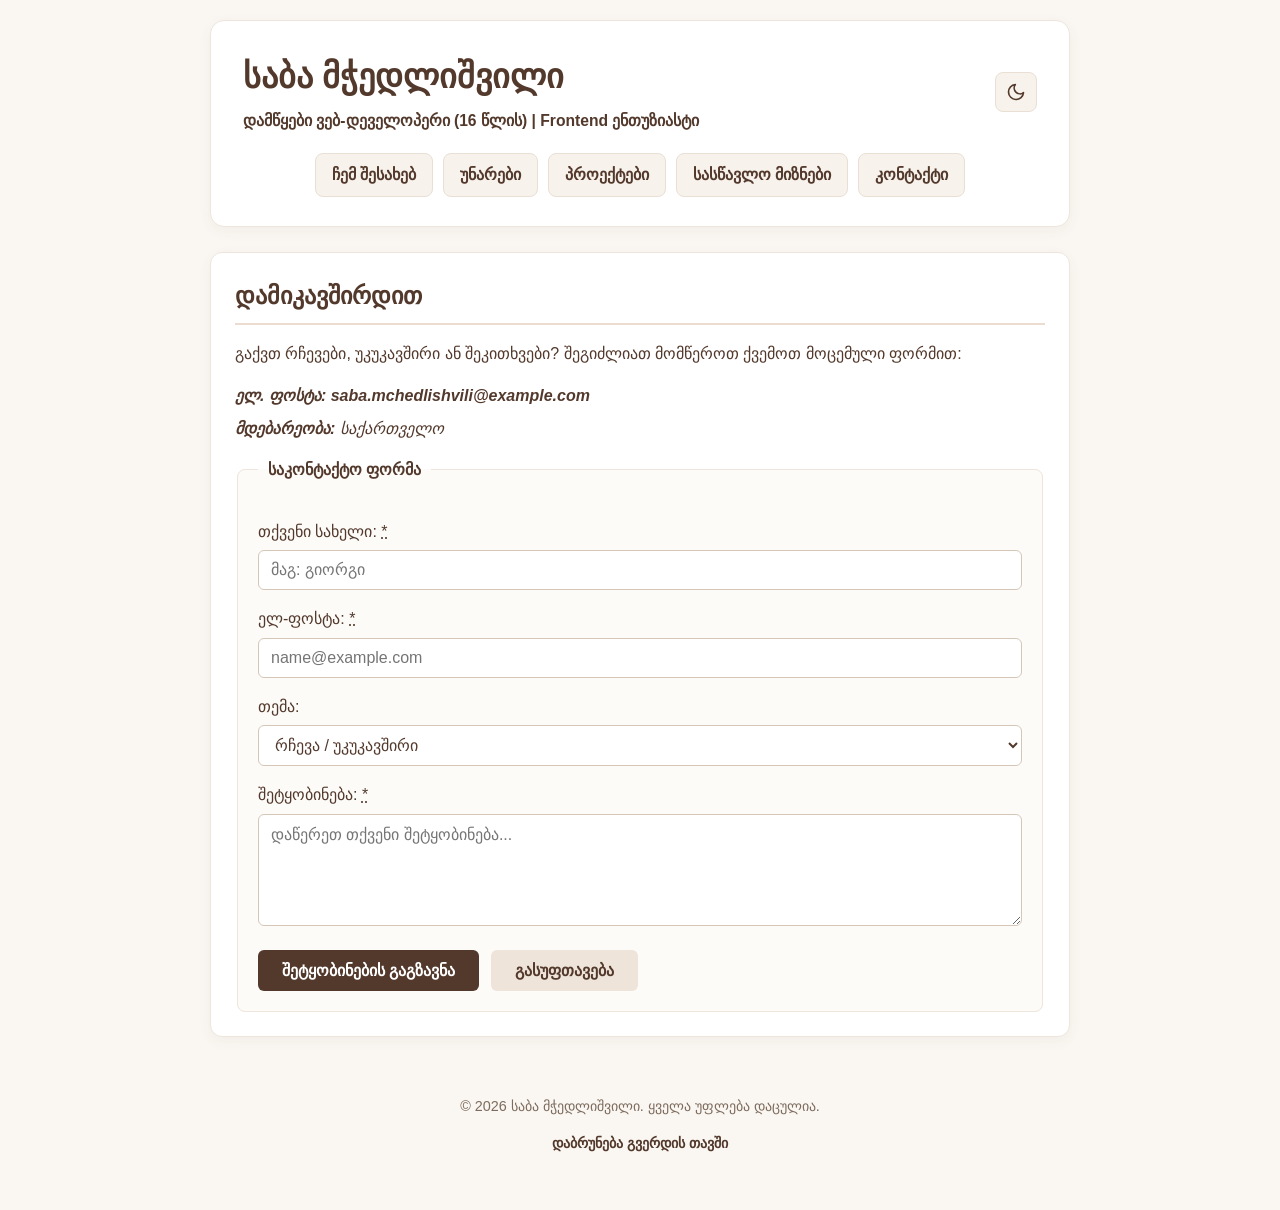
==== contact.html @ 8aaa159c "Add files via upload" ====
<!DOCTYPE html>
<html lang="ka">
<head>
    <meta charset="UTF-8">
    <meta name="viewport" content="width=device-width, initial-scale=1.0">
    <meta name="description" content="დაუკავშირდით საბა მჭედლიშვილს - საკონტაქტო ფორმა">
    <title>კონტაქტი | საბა მჭედლიშვილი</title>
    <!-- დაკავშირებული CSS სტილები და JavaScript ფაილი -->
    <link rel="stylesheet" href="style.css">
    <script src="script.js" defer></script>
</head>
<body>

    <!-- საიტის მთავარი ჰედერი და ნავიგაცია -->
    <header id="header">
        <div class="header-top">
            <div class="header-titles">
                <h1><a href="index.html" class="brand-link">საბა მჭედლიშვილი</a></h1>
                <p class="subtitle"><strong>დამწყები ვებ-დეველოპერი (16 წლის) | Frontend ენთუზიასტი</strong></p>
            </div>
            
            <!-- ჰედერის მართვის ღილაკები: თემის გადამრთველი და ბურგერ მენიუ -->
            <div class="header-controls">
                <!-- Light / Dark თემის გადასართველი ღილაკი -->
                <button id="theme-toggle" class="theme-toggle-btn" type="button" aria-label="თემის შეცვლა (Light / Dark)" title="თემის შეცვლა">
                    <span class="theme-icon sun-icon" aria-hidden="true">
                        <svg width="20" height="20" viewBox="0 0 24 24" fill="none" stroke="currentColor" stroke-width="2" stroke-linecap="round" stroke-linejoin="round">
                            <circle cx="12" cy="12" r="5"></circle>
                            <line x1="12" y1="1" x2="12" y2="3"></line>
                            <line x1="12" y1="21" x2="12" y2="23"></line>
                            <line x1="4.22" y1="4.22" x2="5.64" y2="5.64"></line>
                            <line x1="18.36" y1="18.36" x2="19.78" y2="19.78"></line>
                            <line x1="1" y1="12" x2="3" y2="12"></line>
                            <line x1="21" y1="12" x2="23" y2="12"></line>
                            <line x1="4.22" y1="19.78" x2="5.64" y2="18.36"></line>
                            <line x1="18.36" y1="5.64" x2="19.78" y2="4.22"></line>
                        </svg>
                    </span>
                    <span class="theme-icon moon-icon" aria-hidden="true">
                        <svg width="20" height="20" viewBox="0 0 24 24" fill="none" stroke="currentColor" stroke-width="2" stroke-linecap="round" stroke-linejoin="round">
                            <path d="M21 12.79A9 9 0 1 1 11.21 3 7 7 0 0 0 21 12.79z"></path>
                        </svg>
                    </span>
                </button>

                <!-- ბურგერ მენიუს ღილაკი (მობილურის რეზოლუციაზე) -->
                <button class="burger-btn" id="burger-btn" type="button" aria-label="ნავიგაციის მენიუს გახსნა" aria-expanded="false" aria-controls="main-nav">
                    <span class="burger-line"></span>
                    <span class="burger-line"></span>
                    <span class="burger-line"></span>
                </button>
            </div>
        </div>

        <!-- მთავარი ნავიგაცია -->
        <nav id="main-nav" aria-label="მთავარი ნავიგაცია">
            <ul>
                <li><a href="index.html">ჩემ შესახებ</a></li>
                <li><a href="skills.html">უნარები</a></li>
                <li><a href="projects.html">პროექტები</a></li>
                <li><a href="goals.html">სასწავლო მიზნები</a></li>
                <li><a href="contact.html" class="active" aria-current="page">კონტაქტი</a></li>
            </ul>
        </nav>
    </header>

    <!-- ძირითადი შიგთავსი: კონტაქტი -->
    <main>
        <section id="contact">
            <h2>დამიკავშირდით</h2>
            <p>გაქვთ რჩევები, უკუკავშირი ან შეკითხვები? შეგიძლიათ მომწეროთ ქვემოთ მოცემული ფორმით:</p>

            <address>
                <ul class="contact-info">
                    <li><strong>ელ. ფოსტა:</strong> <a href="mailto:saba.mchedlishvili@example.com">saba.mchedlishvili@example.com</a></li>
                    <li><strong>მდებარეობა:</strong> საქართველო</li>
                </ul>
            </address>

            <form action="#" method="post">
                <fieldset>
                    <legend><strong>საკონტაქტო ფორმა</strong></legend>
                    
                    <p>
                        <label for="full-name">თქვენი სახელი: <abbr title="სავალდებულო">*</abbr></label><br>
                        <input type="text" id="full-name" name="name" placeholder="მაგ: გიორგი" required>
                    </p>

                    <p>
                        <label for="email">ელ-ფოსტა: <abbr title="სავალდებულო">*</abbr></label><br>
                        <input type="email" id="email" name="email" placeholder="name@example.com" required>
                    </p>

                    <p>
                        <label for="topic">თემა:</label><br>
                        <select id="topic" name="topic">
                            <option value="feedback">რჩევა / უკუკავშირი</option>
                            <option value="question">შეკითხვა</option>
                            <option value="other">სხვა</option>
                        </select>
                    </p>

                    <p>
                        <label for="message">შეტყობინება: <abbr title="სავალდებულო">*</abbr></label><br>
                        <textarea id="message" name="message" rows="5" cols="40" placeholder="დაწერეთ თქვენი შეტყობინება..." required></textarea>
                    </p>

                    <div class="form-actions">
                        <button type="submit">შეტყობინების გაგზავნა</button>
                        <button type="reset">გასუფთავება</button>
                    </div>
                </fieldset>
            </form>
        </section>
    </main>

    <!-- საიტის ფუტერი -->
    <footer id="footer">
        <p>&copy; 2026 საბა მჭედლიშვილი. ყველა უფლება დაცულია.</p>
        <p><a href="#header">დაბრუნება გვერდის თავში</a></p>
    </footer>

</body>
</html>
---- style.css ----
/* ==========================================================================
   საბა მჭედლიშვილის პორტფოლიო - CSS სტილები და რესფონსიული დიზაინი
   დიზაინი: Light / Dark თემების სრული მხარდაჭერა
   ყავისფერი (#53392c / #c4956d) და თეთრი/შავი პალიტრა
   ========================================================================== */

/* ==========================================================================
   0. CSS ცვლადები (Custom Properties) - Light და Dark თემები
   ========================================================================== */
:root {
    /* Light Theme (ნაგულისხმევი) */
    --bg-color: #faf7f2;
    --card-bg: #ffffff;
    --card-border: #eee5dc;
    --text-primary: #53392c;
    --text-secondary: #7d6b5e;
    --heading-color: #53392c;
    --accent-color: #53392c;
    --accent-hover: #3d281e;
    --btn-text: #ffffff;
    --btn-secondary-bg: #eee4d9;
    --btn-secondary-text: #53392c;
    --btn-secondary-hover: #dfd2c4;
    --nav-bg: #f7f2ec;
    --nav-border: #eadfd4;
    --nav-text: #53392c;
    --card-shadow: 0 4px 14px rgba(83, 57, 44, 0.05);
    --border-accent: #ecdcd0;
    --item-bg: #fbf8f4;
    --item-border: #ece2d7;
    --input-bg: #ffffff;
    --input-border: #d5c6b7;
    --input-focus-shadow: rgba(83, 57, 44, 0.15);
    --progress-bg: #eadecf;
    --progress-bar: #53392c;
    --table-th-bg: #f5ede4;
    --table-border: #eee5dc;
    --table-hover: #faf5ee;
    --blockquote-bg: #faf6f1;
    --fieldset-bg: #fdfbf8;
}

/* Dark Theme */
[data-theme="dark"], body.dark-theme {
    --bg-color: #171412;
    --card-bg: #231f1c;
    --card-border: #38312b;
    --text-primary: #f5eee8;
    --text-secondary: #b8a89a;
    --heading-color: #f5eee8;
    --accent-color: #c4956d;
    --accent-hover: #d9aa82;
    --btn-text: #171412;
    --btn-secondary-bg: #332c26;
    --btn-secondary-text: #f5eee8;
    --btn-secondary-hover: #423932;
    --nav-bg: #2c2621;
    --nav-border: #423a33;
    --nav-text: #f5eee8;
    --card-shadow: 0 4px 16px rgba(0, 0, 0, 0.45);
    --border-accent: #3d352d;
    --item-bg: #1c1815;
    --item-border: #38312b;
    --input-bg: #1a1614;
    --input-border: #4a4037;
    --input-focus-shadow: rgba(196, 149, 109, 0.25);
    --progress-bg: #362e27;
    --progress-bar: #c4956d;
    --table-th-bg: #2c2520;
    --table-border: #3d352d;
    --table-hover: #29231e;
    --blockquote-bg: #1e1a17;
    --fieldset-bg: #1c1815;
}

/* 
  1. გლობალური პარამეტრები და Box-Sizing:
*/
*, *::before, *::after {
    box-sizing: border-box;
}

html {
    scroll-behavior: smooth;
}

/* 
  2. ძირითადი გვერდის პარამეტრები (Body):
*/
body {
    background-color: var(--bg-color);
    color: var(--text-primary);
    font-family: 'Segoe UI', Tahoma, Geneva, Verdana, sans-serif;
    line-height: 1.6;
    margin: 0;
    padding: 20px 0;
    overflow-x: hidden;
    transition: background-color 0.3s ease, color 0.3s ease;
}

/* 
  3. კონტეინერები (Header, Main, Footer):
*/
header, main, footer {
    width: 90%;
    max-width: 860px;
    margin: 0 auto;
}

/* 
  4. ჰედერი (Header):
*/
header {
    background-color: var(--card-bg);
    padding: 1.8rem 2rem;
    border-radius: 14px;
    border: 1px solid var(--card-border);
    box-shadow: var(--card-shadow);
    margin-bottom: 25px;
    position: relative;
    transition: background-color 0.3s ease, border-color 0.3s ease, box-shadow 0.3s ease;
}

.header-top {
    display: flex;
    justify-content: space-between;
    align-items: center;
    gap: 16px;
    text-align: left;
}

.header-titles {
    flex: 1;
    min-width: 0;
}

/* სათაურების სტილები */
h1 {
    color: var(--heading-color);
    font-size: 2.1rem;
    margin-top: 0;
    margin-bottom: 0.3rem;
    transition: color 0.3s ease;
}

.brand-link {
    color: inherit;
    text-decoration: none;
    transition: opacity 0.2s;
}

.brand-link:hover {
    opacity: 0.85;
}

.subtitle {
    color: var(--text-secondary);
    margin: 0;
    font-size: 0.98rem;
    transition: color 0.3s ease;
}

.subtitle strong {
    color: var(--accent-color);
    transition: color 0.3s ease;
}

h2 {
    color: var(--heading-color);
    font-size: 1.5rem;
    border-bottom: 2px solid var(--border-accent);
    padding-bottom: 8px;
    margin-top: 0;
    margin-bottom: 1rem;
    transition: color 0.3s ease, border-color 0.3s ease;
}

h3 {
    color: var(--heading-color);
    font-size: 1.2rem;
    margin-top: 0;
    margin-bottom: 0.5rem;
    transition: color 0.3s ease;
}

hr {
    display: none;
}

/* 
  5. ჰედერის მართვის ღილაკები (Theme Toggle და Burger Menu):
*/
.header-controls {
    display: flex;
    align-items: center;
    gap: 10px;
    flex-shrink: 0;
}

/* Theme Toggle Button */
.theme-toggle-btn {
    display: inline-flex;
    align-items: center;
    justify-content: center;
    width: 42px;
    height: 40px;
    background-color: var(--nav-bg);
    border: 1px solid var(--nav-border);
    border-radius: 8px;
    color: var(--text-primary);
    cursor: pointer;
    transition: background-color 0.25s ease, border-color 0.25s ease, transform 0.15s ease, color 0.25s ease;
    padding: 0;
    flex-shrink: 0;
}

.theme-toggle-btn:hover {
    background-color: var(--btn-secondary-hover);
    transform: scale(1.05);
}

.theme-toggle-btn:active {
    transform: scale(0.95);
}

.theme-toggle-btn:focus-visible {
    outline: 2px solid var(--accent-color);
    outline-offset: 2px;
}

.theme-icon {
    display: inline-flex;
    align-items: center;
    justify-content: center;
    transition: transform 0.3s ease;
}

/* Light რეჟიმში ჩანს მთვარე */
.sun-icon {
    display: none;
}
.moon-icon {
    display: inline-flex;
}

/* Dark რეჟიმში ჩანს მზე */
[data-theme="dark"] .sun-icon,
body.dark-theme .sun-icon {
    display: inline-flex;
    color: #f5c542;
}

[data-theme="dark"] .moon-icon,
body.dark-theme .moon-icon {
    display: none;
}

/* 
  6. ბურგერ მენიუს ღილაკი:
*/
.burger-btn {
    display: none;
    flex-direction: column;
    justify-content: space-between;
    width: 44px;
    height: 40px;
    padding: 9px 8px;
    background-color: var(--nav-bg);
    border: 1px solid var(--nav-border);
    border-radius: 8px;
    cursor: pointer;
    flex-shrink: 0;
    transition: background-color 0.2s ease, border-color 0.2s ease;
    user-select: none;
}

.burger-btn:hover {
    background-color: var(--btn-secondary-hover);
}

.burger-btn:focus-visible {
    outline: 2px solid var(--accent-color);
    outline-offset: 2px;
}

.burger-line {
    display: block;
    width: 100%;
    height: 3px;
    background-color: var(--text-primary);
    border-radius: 3px;
    transition: transform 0.3s cubic-bezier(0.4, 0, 0.2, 1), 
                opacity 0.2s ease, 
                background-color 0.3s ease;
    transform-origin: center;
}

/* ბურგერ ხაზების ანიმაცია X-ად */
.burger-btn.is-active .burger-line:nth-child(1) {
    transform: translateY(8px) rotate(45deg);
    background-color: var(--accent-color);
}

.burger-btn.is-active .burger-line:nth-child(2) {
    opacity: 0;
    transform: scaleX(0);
}

.burger-btn.is-active .burger-line:nth-child(3) {
    transform: translateY(-8px) rotate(-45deg);
    background-color: var(--accent-color);
}

/* 
  7. ნავიგაცია (Navigation):
*/
nav {
    display: block;
}

nav ul {
    list-style: none;
    padding: 0;
    margin: 20px 0 0 0;
    display: flex;
    flex-wrap: wrap;
    justify-content: center;
    gap: 10px;
}

nav a {
    display: inline-block;
    color: var(--nav-text);
    text-decoration: none;
    background-color: var(--nav-bg);
    border: 1px solid var(--nav-border);
    padding: 8px 16px;
    border-radius: 8px;
    font-weight: 600;
    transition: all 0.2s ease;
    cursor: pointer;
}

nav a:hover, nav a:focus-visible {
    background-color: var(--accent-color);
    color: var(--btn-text);
    border-color: var(--accent-color);
    outline: none;
}

/* აქტიური ღილაკის სტილი */
nav a.active {
    background-color: var(--accent-color);
    color: var(--btn-text);
    border-color: var(--accent-color);
    box-shadow: 0 2px 6px rgba(0, 0, 0, 0.2);
}

/* 
  8. სექციები (Sections):
*/
section {
    background-color: var(--card-bg);
    padding: 24px;
    margin-bottom: 24px;
    border-radius: 12px;
    border: 1px solid var(--card-border);
    box-shadow: var(--card-shadow);
    scroll-margin-top: 20px;
    transition: background-color 0.3s ease, border-color 0.3s ease, box-shadow 0.3s ease;
}

figure {
    text-align: center;
    margin: 20px 0;
}

figure img {
    width: 180px;
    height: 180px;
    max-width: 100%;
    border-radius: 50%;
    border: 4px solid var(--card-border);
    object-fit: cover;
    box-shadow: 0 4px 12px rgba(0, 0, 0, 0.12);
    transition: border-color 0.3s ease;
}

figcaption {
    color: var(--text-secondary);
    font-size: 0.9rem;
    margin-top: 8px;
    transition: color 0.3s ease;
}

blockquote {
    background-color: var(--blockquote-bg);
    border-left: 4px solid var(--accent-color);
    margin: 15px 0;
    padding: 12px 20px;
    font-style: italic;
    color: var(--text-primary);
    border-radius: 0 8px 8px 0;
    transition: background-color 0.3s ease, color 0.3s ease, border-color 0.3s ease;
}

/* 
  9. უნარები (Skills):
*/
.skills-list {
    list-style: none;
    padding: 0;
    margin: 0 0 20px 0;
    display: flex;
    flex-direction: column;
    gap: 14px;
}

.skills-list li {
    background-color: var(--item-bg);
    border: 1px solid var(--item-border);
    border-radius: 8px;
    padding: 14px 16px;
    display: flex;
    flex-direction: column;
    gap: 6px;
    transition: background-color 0.3s ease, border-color 0.3s ease;
}

.skill-title {
    color: var(--heading-color);
    font-size: 1rem;
    transition: color 0.3s ease;
}

.skills-list progress {
    width: 100%;
    height: 16px;
    border-radius: 8px;
    overflow: hidden;
    border: none;
    background-color: var(--progress-bg);
}

.skills-list progress::-webkit-progress-bar {
    background-color: var(--progress-bg);
}

.skills-list progress::-webkit-progress-value {
    background-color: var(--progress-bar);
}

.skills-list progress::-moz-progress-bar {
    background-color: var(--progress-bar);
}

.skill-desc {
    font-size: 0.88rem;
    color: var(--text-secondary);
    transition: color 0.3s ease;
}

details {
    background-color: var(--item-bg);
    border: 1px solid var(--item-border);
    border-radius: 8px;
    padding: 12px 16px;
    transition: background-color 0.3s ease, border-color 0.3s ease;
}

details summary {
    cursor: pointer;
    font-weight: 600;
    color: var(--accent-color);
    transition: color 0.3s ease;
}

details ul {
    margin: 10px 0 0 20px;
    padding: 0;
}

details li {
    margin-bottom: 6px;
    color: var(--text-primary);
}

/* პროექტების ბარათები (Article) */
article {
    background-color: var(--item-bg);
    border: 1px solid var(--item-border);
    border-left: 4px solid var(--accent-color);
    padding: 16px 20px;
    margin: 15px 0;
    border-radius: 0 8px 8px 0;
    transition: background-color 0.3s ease, border-color 0.3s ease;
}

article header p {
    margin: 0 0 8px 0;
    color: var(--text-secondary);
    font-size: 0.9rem;
    transition: color 0.3s ease;
}

/* 
  10. ცხრილი (Table):
*/
.table-container {
    width: 100%;
    overflow-x: auto;
    -webkit-overflow-scrolling: touch;
    margin-top: 15px;
    border-radius: 8px;
    border: 1px solid var(--item-border);
}

table {
    width: 100%;
    min-width: 500px;
    border-collapse: collapse;
    background-color: var(--card-bg);
    transition: background-color 0.3s ease;
}

caption {
    padding: 10px;
    font-size: 1.05rem;
    color: var(--heading-color);
    caption-side: top;
    text-align: left;
    transition: color 0.3s ease;
}

th, td {
    padding: 12px 14px;
    text-align: left;
    border-bottom: 1px solid var(--table-border);
    font-size: 0.95rem;
    transition: border-color 0.3s ease, color 0.3s ease;
}

th {
    background-color: var(--table-th-bg);
    color: var(--heading-color);
    font-weight: 600;
}

td {
    color: var(--text-primary);
}

tbody tr:hover {
    background-color: var(--table-hover);
}

/* 
  11. ფორმა და ღილაკები (Form & Inputs):
*/
.contact-info {
    list-style: none;
    padding: 0;
    margin: 15px 0;
}

.contact-info li {
    margin-bottom: 8px;
}

.contact-info a {
    color: var(--accent-color);
    text-decoration: none;
    word-break: break-all;
    font-weight: 600;
    transition: color 0.3s ease;
}

.contact-info a:hover {
    text-decoration: underline;
}

fieldset {
    border: 1px solid var(--card-border);
    border-radius: 8px;
    padding: 20px;
    background-color: var(--fieldset-bg);
    transition: background-color 0.3s ease, border-color 0.3s ease;
}

legend {
    color: var(--accent-color);
    font-weight: bold;
    padding: 0 10px;
    transition: color 0.3s ease;
}

input, select, textarea {
    width: 100%;
    box-sizing: border-box;
    padding: 10px 12px;
    margin-top: 6px;
    border: 1px solid var(--input-border);
    border-radius: 6px;
    background-color: var(--input-bg);
    color: var(--text-primary);
    font-size: 1rem;
    font-family: inherit;
    transition: border-color 0.2s, box-shadow 0.2s, background-color 0.3s ease, color 0.3s ease;
}

input:focus, select:focus, textarea:focus {
    outline: none;
    border-color: var(--accent-color);
    box-shadow: 0 0 0 3px var(--input-focus-shadow);
}

textarea {
    resize: vertical;
    min-height: 100px;
}

.form-actions {
    display: flex;
    gap: 12px;
    flex-wrap: wrap;
    margin-top: 15px;
}

button {
    background-color: var(--accent-color);
    color: var(--btn-text);
    border: none;
    padding: 11px 24px;
    border-radius: 6px;
    font-size: 1rem;
    font-weight: 600;
    cursor: pointer;
    transition: background-color 0.2s, transform 0.1s, color 0.2s;
}

button:hover {
    background-color: var(--accent-hover);
}

button:active {
    transform: scale(0.98);
}

button[type="reset"] {
    background-color: var(--btn-secondary-bg);
    color: var(--btn-secondary-text);
}

button[type="reset"]:hover {
    background-color: var(--btn-secondary-hover);
}

/* 12. ფუტერი (Footer) */
footer {
    text-align: center;
    padding: 20px;
    color: var(--text-secondary);
    font-size: 0.9rem;
    transition: color 0.3s ease;
}

footer a {
    color: var(--accent-color);
    text-decoration: none;
    font-weight: 600;
    transition: color 0.3s ease;
}

footer a:hover {
    text-decoration: underline;
}

/* ==========================================================================
   13. რესფონსიული დიზაინი (Responsive Design / Media Queries):
   ========================================================================== */

@media screen and (max-width: 768px) {
    body {
        padding: 12px 0;
    }

    header, main, footer {
        width: 94%;
    }

    header {
        padding: 1.25rem 1rem;
        margin-bottom: 18px;
    }

    .header-top {
        display: flex;
        justify-content: space-between;
        align-items: center;
        text-align: left;
        gap: 12px;
    }

    .header-titles {
        flex: 1;
        min-width: 0;
    }

    h1 {
        font-size: 1.55rem;
        margin-bottom: 4px;
        word-break: break-word;
    }

    .subtitle {
        font-size: 0.88rem;
        line-height: 1.4;
    }

    /* ბურგერ ღილაკის გამოჩენა მობილურზე */
    .burger-btn {
        display: flex;
    }

    /* მობილური ნავიგაცია - ნაგულისხმევად დამალულია */
    #main-nav {
        display: none;
        margin-top: 15px;
        padding-top: 15px;
        border-top: 1px solid var(--border-accent);
    }

    /* JavaScript-ით მენიუს გამოჩენა (.is-open კლასით) */
    #main-nav.is-open {
        display: block;
        animation: slideDown 0.25s ease-out;
    }

    nav ul {
        flex-direction: column;
        gap: 8px;
        margin: 0;
        width: 100%;
    }

    nav a {
        display: block;
        width: 100%;
        text-align: center;
        padding: 12px 16px;
        font-size: 1rem;
    }

    section {
        padding: 18px 16px;
        margin-bottom: 18px;
    }

    h2 {
        font-size: 1.35rem;
    }

    figure img {
        width: 150px;
        height: 150px;
    }

    article {
        padding: 14px 16px;
    }
}

@media screen and (max-width: 480px) {
    body {
        padding: 8px 0;
    }

    header, main, footer {
        width: 95%;
    }

    header {
        padding: 1rem;
        border-radius: 10px;
    }

    h1 {
        font-size: 1.35rem;
    }

    .subtitle {
        font-size: 0.82rem;
    }

    .theme-toggle-btn {
        width: 38px;
        height: 38px;
    }

    .burger-btn {
        width: 38px;
        height: 38px;
        padding: 8px 7px;
    }

    section {
        padding: 14px 12px;
        border-radius: 10px;
        margin-bottom: 14px;
    }

    h2 {
        font-size: 1.2rem;
    }

    figure img {
        width: 130px;
        height: 130px;
    }

    fieldset {
        padding: 14px 10px;
    }

    .form-actions {
        flex-direction: column;
        gap: 10px;
    }

    .form-actions button {
        width: 100%;
        margin-right: 0;
        padding: 12px;
    }

    footer {
        padding: 15px 10px;
        font-size: 0.85rem;
    }
}

@keyframes slideDown {
    from {
        opacity: 0;
        transform: translateY(-8px);
    }
    to {
        opacity: 1;
        transform: translateY(0);
    }
}

/* სექციის ბოლოში არსებული 'ყველა სექციის ჩვენება' ღილაკი */
.section-footer-nav {
    margin-top: 25px;
    padding-top: 18px;
    border-top: 1px dashed var(--border-accent);
    text-align: center;
}

.btn-show-all {
    display: inline-flex;
    align-items: center;
    justify-content: center;
    gap: 8px;
    background-color: var(--btn-secondary-bg);
    color: var(--btn-secondary-text);
    border: 1px solid var(--card-border);
    padding: 10px 22px;
    border-radius: 8px;
    font-size: 0.95rem;
    font-weight: 600;
    cursor: pointer;
    transition: background-color 0.2s ease, color 0.2s ease, transform 0.1s ease;
}

.btn-show-all:hover {
    background-color: var(--accent-color);
    color: var(--btn-text);
    border-color: var(--accent-color);
    transform: translateY(-1px);
}

.btn-show-all:active {
    transform: translateY(0);
}

/* ==========================================================================
   14. თანამშრომლების სექცია (JSONPlaceholder API)
   ========================================================================== */
.employees-controls {
    display: flex;
    gap: 12px;
    margin-bottom: 20px;
    flex-wrap: wrap;
}

#employee-search {
    flex: 1;
    min-width: 220px;
    margin-top: 0;
}

.btn-primary-action {
    background-color: var(--accent-color);
    color: var(--btn-text);
    padding: 10px 18px;
    border-radius: 6px;
    font-size: 0.95rem;
    font-weight: 600;
    cursor: pointer;
    border: none;
    transition: background-color 0.2s, transform 0.1s;
    white-space: nowrap;
}

.btn-primary-action:hover {
    background-color: var(--accent-hover);
    transform: translateY(-1px);
}

.add-employee-card {
    background-color: var(--item-bg);
    border: 1px solid var(--item-border);
    border-left: 4px solid var(--accent-color);
    border-radius: 8px;
    padding: 20px;
    margin-bottom: 22px;
    animation: slideDown 0.25s ease-out;
}

.form-grid {
    display: grid;
    grid-template-columns: repeat(auto-fit, minmax(220px, 1fr));
    gap: 14px;
    margin-bottom: 15px;
}

.form-grid p {
    margin: 0;
}

.form-grid label {
    font-size: 0.88rem;
    font-weight: 600;
    color: var(--heading-color);
}

.btn-cancel {
    background-color: var(--btn-secondary-bg);
    color: var(--btn-secondary-text);
}

.employees-alert {
    padding: 12px 16px;
    border-radius: 8px;
    margin-bottom: 18px;
    font-size: 0.95rem;
    font-weight: 500;
    display: flex;
    align-items: center;
    gap: 8px;
    animation: slideDown 0.2s ease-out;
}

.employees-alert.success {
    background-color: #e8f5e9;
    color: #2e7d32;
    border: 1px solid #c8e6c9;
}

[data-theme="dark"] .employees-alert.success,
body.dark-theme .employees-alert.success {
    background-color: #1b3820;
    color: #a5d6a7;
    border-color: #2e7d32;
}

.employees-alert.info {
    background-color: #e3f2fd;
    color: #1565c0;
    border: 1px solid #bbdefb;
}

[data-theme="dark"] .employees-alert.info,
body.dark-theme .employees-alert.info {
    background-color: #1a2c3d;
    color: #90caf9;
    border-color: #1e4976;
}

.employees-loading {
    text-align: center;
    padding: 30px;
    color: var(--text-secondary);
}

.spinner {
    width: 36px;
    height: 36px;
    margin: 0 auto 12px;
    border: 3px solid var(--card-border);
    border-top-color: var(--accent-color);
    border-radius: 50%;
    animation: spin 0.8s linear infinite;
}

@keyframes spin {
    to { transform: rotate(360deg); }
}

.employees-grid {
    display: grid;
    grid-template-columns: repeat(auto-fill, minmax(260px, 1fr));
    gap: 16px;
    margin-top: 15px;
}

.employee-card {
    background-color: var(--item-bg);
    border: 1px solid var(--item-border);
    border-radius: 10px;
    padding: 16px;
    display: flex;
    flex-direction: column;
    justify-content: space-between;
    transition: transform 0.2s ease, box-shadow 0.2s ease, border-color 0.2s ease;
}

.employee-card:hover {
    transform: translateY(-3px);
    box-shadow: 0 6px 14px rgba(0, 0, 0, 0.08);
    border-color: var(--accent-color);
}

.employee-header {
    display: flex;
    align-items: center;
    gap: 12px;
    margin-bottom: 12px;
}

.employee-avatar {
    width: 44px;
    height: 44px;
    border-radius: 50%;
    background-color: var(--accent-color);
    color: var(--btn-text);
    display: flex;
    align-items: center;
    justify-content: center;
    font-weight: bold;
    font-size: 1.1rem;
    flex-shrink: 0;
}

.employee-title h3 {
    margin: 0;
    font-size: 1.05rem;
    line-height: 1.3;
}

.employee-username {
    font-size: 0.82rem;
    color: var(--text-secondary);
}

.employee-details {
    list-style: none;
    padding: 0;
    margin: 0 0 14px 0;
    font-size: 0.88rem;
    color: var(--text-secondary);
    display: flex;
    flex-direction: column;
    gap: 6px;
}

.employee-details li {
    display: flex;
    align-items: center;
    gap: 6px;
    word-break: break-all;
}

.employee-details a {
    color: var(--accent-color);
    text-decoration: none;
}

.employee-details a:hover {
    text-decoration: underline;
}

.employee-badge {
    display: inline-block;
    padding: 2px 8px;
    border-radius: 4px;
    background-color: var(--card-border);
    color: var(--text-primary);
    font-size: 0.78rem;
    font-weight: 600;
}

.employee-actions {
    display: flex;
    justify-content: flex-end;
    padding-top: 10px;
    border-top: 1px solid var(--card-border);
}

.btn-delete-emp {
    background-color: transparent;
    color: #c62828;
    border: 1px solid #ef9a9a;
    padding: 6px 12px;
    font-size: 0.82rem;
    border-radius: 6px;
    cursor: pointer;
    transition: all 0.2s;
}

[data-theme="dark"] .btn-delete-emp,
body.dark-theme .btn-delete-emp {
    color: #ef9a9a;
    border-color: #893333;
}

.btn-delete-emp:hover {
    background-color: #c62828;
    color: #ffffff;
    border-color: #c62828;
}
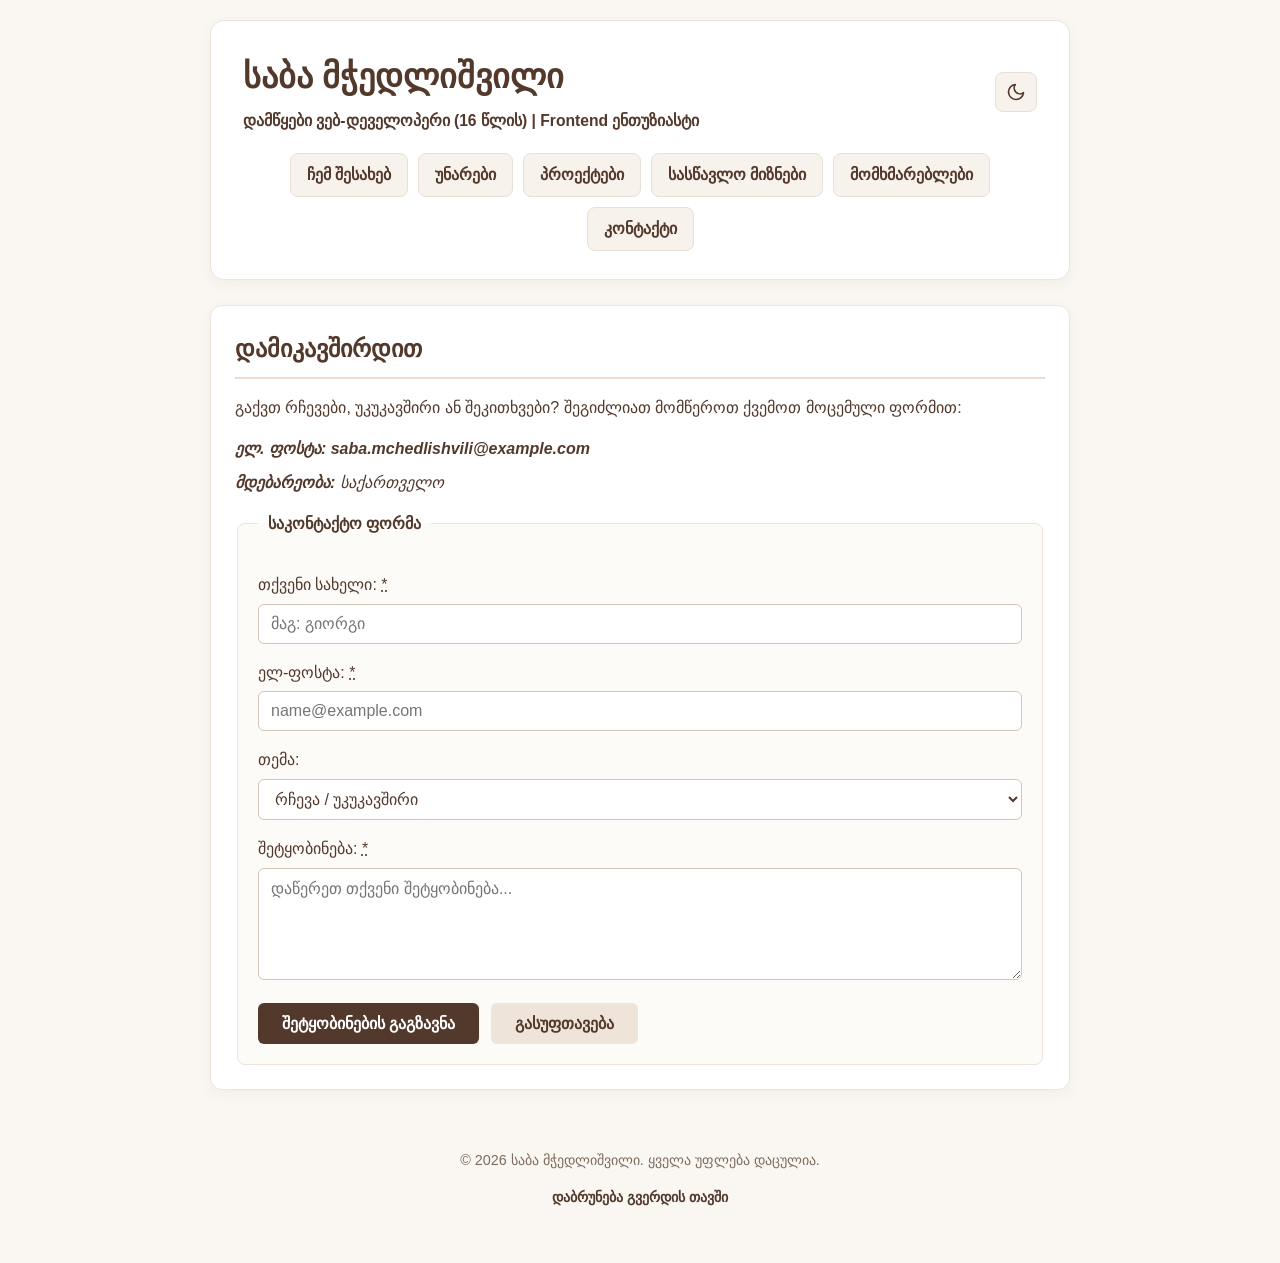
==== commit fe74015e: "Update contact.html" ====
--- a/contact.html
+++ b/contact.html
@@ -1,5 +1,6 @@
 <!DOCTYPE html>
 <html lang="ka">
+
 <head>
     <meta charset="UTF-8">
     <meta name="viewport" content="width=device-width, initial-scale=1.0">
@@ -9,6 +10,7 @@
     <link rel="stylesheet" href="style.css">
     <script src="script.js" defer></script>
 </head>
+
 <body>
 
     <!-- საიტის მთავარი ჰედერი და ნავიგაცია -->
@@ -18,13 +20,15 @@
                 <h1><a href="index.html" class="brand-link">საბა მჭედლიშვილი</a></h1>
                 <p class="subtitle"><strong>დამწყები ვებ-დეველოპერი (16 წლის) | Frontend ენთუზიასტი</strong></p>
             </div>
-            
+
             <!-- ჰედერის მართვის ღილაკები: თემის გადამრთველი და ბურგერ მენიუ -->
             <div class="header-controls">
                 <!-- Light / Dark თემის გადასართველი ღილაკი -->
-                <button id="theme-toggle" class="theme-toggle-btn" type="button" aria-label="თემის შეცვლა (Light / Dark)" title="თემის შეცვლა">
+                <button id="theme-toggle" class="theme-toggle-btn" type="button"
+                    aria-label="თემის შეცვლა (Light / Dark)" title="თემის შეცვლა">
                     <span class="theme-icon sun-icon" aria-hidden="true">
-                        <svg width="20" height="20" viewBox="0 0 24 24" fill="none" stroke="currentColor" stroke-width="2" stroke-linecap="round" stroke-linejoin="round">
+                        <svg width="20" height="20" viewBox="0 0 24 24" fill="none" stroke="currentColor"
+                            stroke-width="2" stroke-linecap="round" stroke-linejoin="round">
                             <circle cx="12" cy="12" r="5"></circle>
                             <line x1="12" y1="1" x2="12" y2="3"></line>
                             <line x1="12" y1="21" x2="12" y2="23"></line>
@@ -37,14 +41,16 @@
                         </svg>
                     </span>
                     <span class="theme-icon moon-icon" aria-hidden="true">
-                        <svg width="20" height="20" viewBox="0 0 24 24" fill="none" stroke="currentColor" stroke-width="2" stroke-linecap="round" stroke-linejoin="round">
+                        <svg width="20" height="20" viewBox="0 0 24 24" fill="none" stroke="currentColor"
+                            stroke-width="2" stroke-linecap="round" stroke-linejoin="round">
                             <path d="M21 12.79A9 9 0 1 1 11.21 3 7 7 0 0 0 21 12.79z"></path>
                         </svg>
                     </span>
                 </button>
 
                 <!-- ბურგერ მენიუს ღილაკი (მობილურის რეზოლუციაზე) -->
-                <button class="burger-btn" id="burger-btn" type="button" aria-label="ნავიგაციის მენიუს გახსნა" aria-expanded="false" aria-controls="main-nav">
+                <button class="burger-btn" id="burger-btn" type="button" aria-label="ნავიგაციის მენიუს გახსნა"
+                    aria-expanded="false" aria-controls="main-nav">
                     <span class="burger-line"></span>
                     <span class="burger-line"></span>
                     <span class="burger-line"></span>
@@ -59,6 +65,7 @@
                 <li><a href="skills.html">უნარები</a></li>
                 <li><a href="projects.html">პროექტები</a></li>
                 <li><a href="goals.html">სასწავლო მიზნები</a></li>
+                <li><a href="users.html">მომხმარებლები</a></li>
                 <li><a href="contact.html" class="active" aria-current="page">კონტაქტი</a></li>
             </ul>
         </nav>
@@ -72,7 +79,8 @@
 
             <address>
                 <ul class="contact-info">
-                    <li><strong>ელ. ფოსტა:</strong> <a href="mailto:saba.mchedlishvili@example.com">saba.mchedlishvili@example.com</a></li>
+                    <li><strong>ელ. ფოსტა:</strong> <a
+                            href="mailto:saba.mchedlishvili@example.com">saba.mchedlishvili@example.com</a></li>
                     <li><strong>მდებარეობა:</strong> საქართველო</li>
                 </ul>
             </address>
@@ -80,7 +88,7 @@
             <form action="#" method="post">
                 <fieldset>
                     <legend><strong>საკონტაქტო ფორმა</strong></legend>
-                    
+
                     <p>
                         <label for="full-name">თქვენი სახელი: <abbr title="სავალდებულო">*</abbr></label><br>
                         <input type="text" id="full-name" name="name" placeholder="მაგ: გიორგი" required>
@@ -102,7 +110,8 @@
 
                     <p>
                         <label for="message">შეტყობინება: <abbr title="სავალდებულო">*</abbr></label><br>
-                        <textarea id="message" name="message" rows="5" cols="40" placeholder="დაწერეთ თქვენი შეტყობინება..." required></textarea>
+                        <textarea id="message" name="message" rows="5" cols="40"
+                            placeholder="დაწერეთ თქვენი შეტყობინება..." required></textarea>
                     </p>
 
                     <div class="form-actions">
@@ -121,4 +130,5 @@
     </footer>
 
 </body>
+
 </html>
